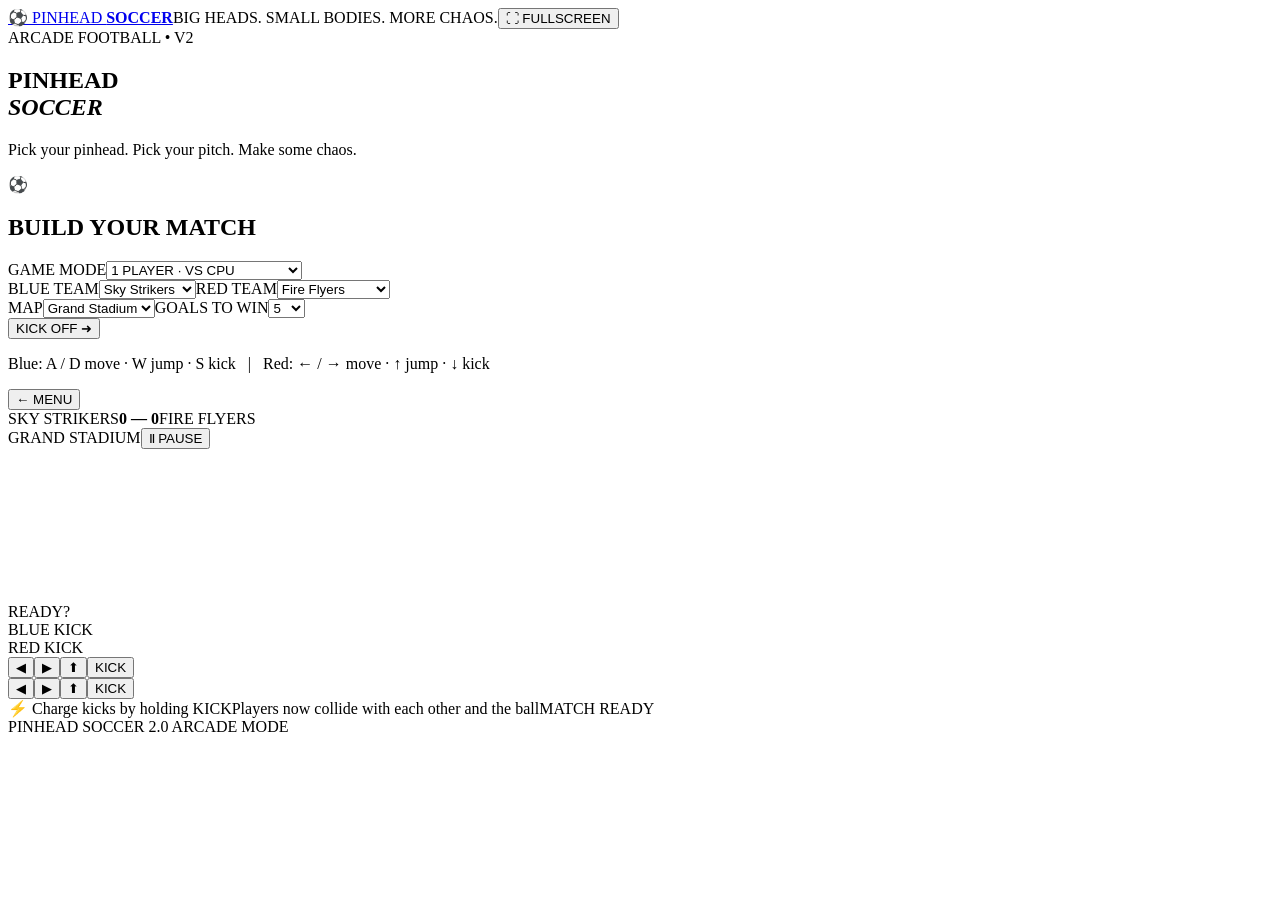
==== v2/index.html @ bf488ed0 "Add Pinhead Soccer 2 arcade remake" ====
<!doctype html>
<html lang="en"><head><meta charset="utf-8"><meta name="viewport" content="width=device-width,initial-scale=1,viewport-fit=cover"><meta name="theme-color" content="#071421"><title>Pinhead Soccer 2</title><link rel="stylesheet" href="styles.css"></head>
<body>
<div class="app">
<header class="top"><a class="brand" href="../">⚽ PINHEAD <b>SOCCER</b></a><span class="tag">BIG HEADS. SMALL BODIES. MORE CHAOS.</span><button id="fullscreen" class="ghost">⛶ FULLSCREEN</button></header>
<main>
<section id="menu" class="menu">
<div class="hero"><div class="eyebrow">ARCADE FOOTBALL • V2</div><h1>PINHEAD<br><em>SOCCER</em></h1><p>Pick your pinhead. Pick your pitch. Make some chaos.</p><div class="preview" aria-hidden="true"><div class="previewplayer blue"><i></i><b></b></div><div class="previewball">⚽</div><div class="previewplayer red"><i></i><b></b></div></div></div>
<div class="setup card"><h2>BUILD YOUR MATCH</h2><label>GAME MODE<select id="mode"><option value="ai">1 PLAYER · VS CPU</option><option value="local">2 PLAYERS · SAME DEVICE</option></select></label><div class="twocol"><label>BLUE TEAM<select id="bluePick"><option value="blue">Sky Strikers</option><option value="green">Jungle Crew</option><option value="purple">Night Ninjas</option><option value="gold">Royal Rush</option><option value="ice">Ice Breakers</option></select></label><label>RED TEAM<select id="redPick"><option value="red">Fire Flyers</option><option value="orange">Hot Shots</option><option value="pink">Bubble Blitz</option><option value="teal">Wave Riders</option><option value="black">Shadow Squad</option></select></label></div><div class="twocol"><label>MAP<select id="mapPick"><option value="stadium">Grand Stadium</option><option value="street">Street Court</option><option value="indoor">Indoor Arena</option><option value="beach">Tropical Beach</option><option value="snow">Snow Field</option><option value="sunset">Sunset City</option><option value="space">Cosmic Pitch</option><option value="jungle">Jungle Bowl</option></select></label><label>GOALS TO WIN<select id="goalPick"><option>3</option><option selected>5</option><option>7</option><option>10</option></select></label></div><button id="play" class="play">KICK OFF <span>➜</span></button><p class="hint">Blue: A / D move · W jump · S kick &nbsp; | &nbsp; Red: ← / → move · ↑ jump · ↓ kick</p></div>
</section>
<section id="game" class="game hidden"><div class="hud"><button id="back" class="ghost">← MENU</button><div class="scoreboard"><span id="blueName">SKY STRIKERS</span><strong id="score">0 — 0</strong><span id="redName">FIRE FLYERS</span></div><div class="hudright"><span id="mapLabel">GRAND STADIUM</span><button id="pause" class="ghost">Ⅱ PAUSE</button></div></div>
<div class="arena" id="arena"><canvas id="field" aria-label="Pinhead Soccer match"></canvas><div id="banner" class="banner">READY?</div><div class="power bluePower"><span>BLUE KICK</span><i><b id="bluePower"></b></i></div><div class="power redPower"><span>RED KICK</span><i><b id="redPower"></b></i></div></div>
<div class="mobile"><div class="pad"><button data-key="a">◀</button><button data-key="d">▶</button><button data-key="w">⬆</button><button data-key="s" class="kick">KICK</button></div><div class="pad redpad"><button data-key="left">◀</button><button data-key="right">▶</button><button data-key="up">⬆</button><button data-key="down" class="kick">KICK</button></div></div>
<div class="footnote"><span>⚡ Charge kicks by holding KICK</span><span>Players now collide with each other and the ball</span><span id="status">MATCH READY</span></div></section>
</main><footer>PINHEAD SOCCER 2.0 <span>ARCADE MODE</span></footer></div><script src="game.js"></script></body></html>
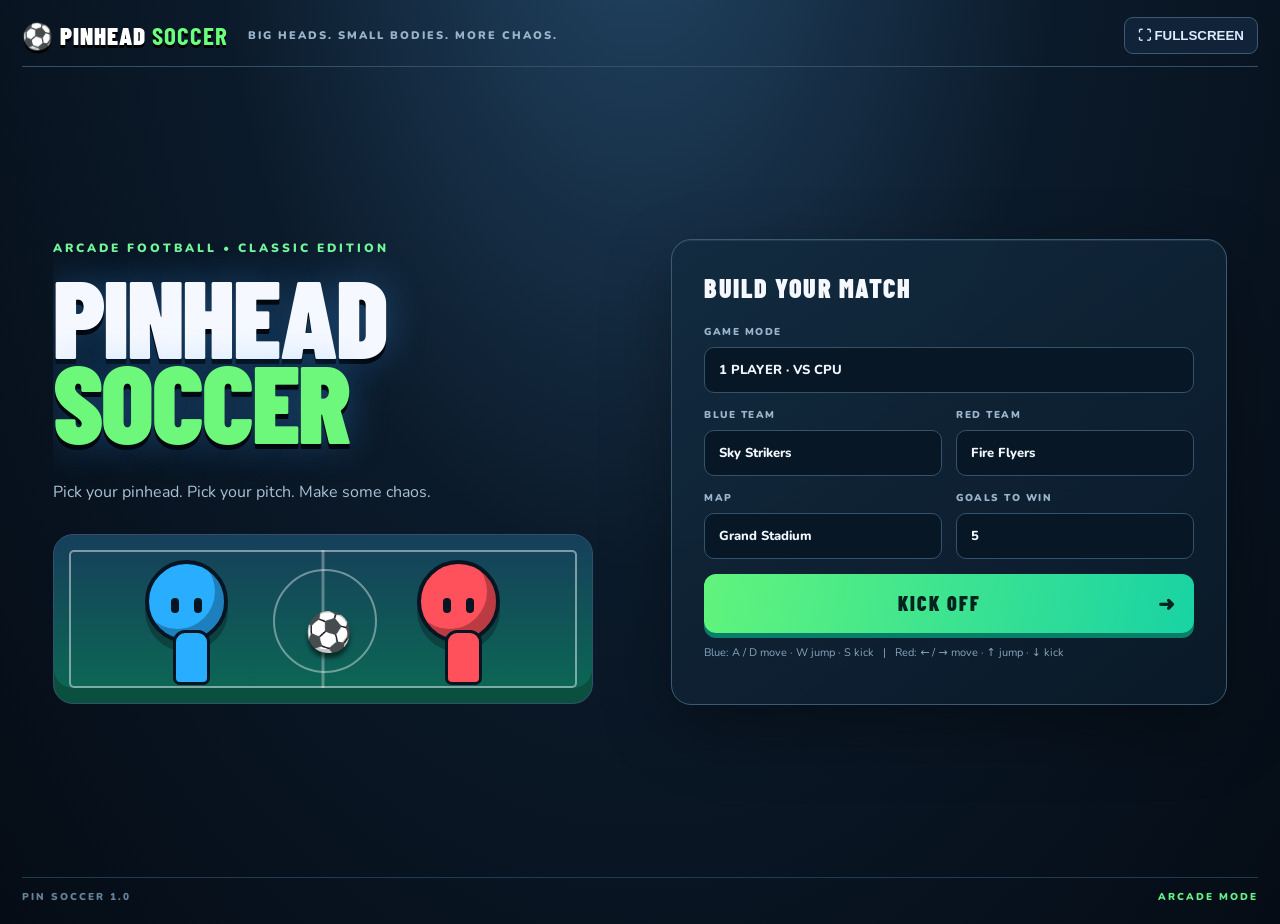
==== commit 09a14c1e: "Rename to Pin Soccer 1 and polish gameplay" ====
--- a/v2/index.html
+++ b/v2/index.html
@@ -1,15 +1,15 @@
 <!doctype html>
-<html lang="en"><head><meta charset="utf-8"><meta name="viewport" content="width=device-width,initial-scale=1,viewport-fit=cover"><meta name="theme-color" content="#071421"><title>Pinhead Soccer 2</title><link rel="stylesheet" href="styles.css"></head>
+<html lang="en"><head><meta charset="utf-8"><meta name="viewport" content="width=device-width,initial-scale=1,viewport-fit=cover"><meta name="theme-color" content="#071421"><title>Pin Soccer 1</title><link rel="stylesheet" href="styles.css"></head>
 <body>
 <div class="app">
 <header class="top"><a class="brand" href="../">⚽ PINHEAD <b>SOCCER</b></a><span class="tag">BIG HEADS. SMALL BODIES. MORE CHAOS.</span><button id="fullscreen" class="ghost">⛶ FULLSCREEN</button></header>
 <main>
 <section id="menu" class="menu">
-<div class="hero"><div class="eyebrow">ARCADE FOOTBALL • V2</div><h1>PINHEAD<br><em>SOCCER</em></h1><p>Pick your pinhead. Pick your pitch. Make some chaos.</p><div class="preview" aria-hidden="true"><div class="previewplayer blue"><i></i><b></b></div><div class="previewball">⚽</div><div class="previewplayer red"><i></i><b></b></div></div></div>
+<div class="hero"><div class="eyebrow">ARCADE FOOTBALL • CLASSIC EDITION</div><h1>PINHEAD<br><em>SOCCER</em></h1><p>Pick your pinhead. Pick your pitch. Make some chaos.</p><div class="preview" aria-hidden="true"><div class="previewplayer blue"><i></i><b></b></div><div class="previewball">⚽</div><div class="previewplayer red"><i></i><b></b></div></div></div>
 <div class="setup card"><h2>BUILD YOUR MATCH</h2><label>GAME MODE<select id="mode"><option value="ai">1 PLAYER · VS CPU</option><option value="local">2 PLAYERS · SAME DEVICE</option></select></label><div class="twocol"><label>BLUE TEAM<select id="bluePick"><option value="blue">Sky Strikers</option><option value="green">Jungle Crew</option><option value="purple">Night Ninjas</option><option value="gold">Royal Rush</option><option value="ice">Ice Breakers</option></select></label><label>RED TEAM<select id="redPick"><option value="red">Fire Flyers</option><option value="orange">Hot Shots</option><option value="pink">Bubble Blitz</option><option value="teal">Wave Riders</option><option value="black">Shadow Squad</option></select></label></div><div class="twocol"><label>MAP<select id="mapPick"><option value="stadium">Grand Stadium</option><option value="street">Street Court</option><option value="indoor">Indoor Arena</option><option value="beach">Tropical Beach</option><option value="snow">Snow Field</option><option value="sunset">Sunset City</option><option value="space">Cosmic Pitch</option><option value="jungle">Jungle Bowl</option></select></label><label>GOALS TO WIN<select id="goalPick"><option>3</option><option selected>5</option><option>7</option><option>10</option></select></label></div><button id="play" class="play">KICK OFF <span>➜</span></button><p class="hint">Blue: A / D move · W jump · S kick &nbsp; | &nbsp; Red: ← / → move · ↑ jump · ↓ kick</p></div>
 </section>
 <section id="game" class="game hidden"><div class="hud"><button id="back" class="ghost">← MENU</button><div class="scoreboard"><span id="blueName">SKY STRIKERS</span><strong id="score">0 — 0</strong><span id="redName">FIRE FLYERS</span></div><div class="hudright"><span id="mapLabel">GRAND STADIUM</span><button id="pause" class="ghost">Ⅱ PAUSE</button></div></div>
 <div class="arena" id="arena"><canvas id="field" aria-label="Pinhead Soccer match"></canvas><div id="banner" class="banner">READY?</div><div class="power bluePower"><span>BLUE KICK</span><i><b id="bluePower"></b></i></div><div class="power redPower"><span>RED KICK</span><i><b id="redPower"></b></i></div></div>
 <div class="mobile"><div class="pad"><button data-key="a">◀</button><button data-key="d">▶</button><button data-key="w">⬆</button><button data-key="s" class="kick">KICK</button></div><div class="pad redpad"><button data-key="left">◀</button><button data-key="right">▶</button><button data-key="up">⬆</button><button data-key="down" class="kick">KICK</button></div></div>
 <div class="footnote"><span>⚡ Charge kicks by holding KICK</span><span>Players now collide with each other and the ball</span><span id="status">MATCH READY</span></div></section>
-</main><footer>PINHEAD SOCCER 2.0 <span>ARCADE MODE</span></footer></div><script src="game.js"></script></body></html>+</main><footer>PIN SOCCER 1.0 <span>ARCADE MODE</span></footer></div><script src="game.js"></script></body></html>
--- a/v2/styles.css
+++ b/v2/styles.css
@@ -0,0 +1,2 @@
+@import url('https://fonts.googleapis.com/css2?family=Barlow+Condensed:wght@500;600;700;800;900&family=Nunito:wght@600;700;800;900&display=swap');
+:root{--bg:#071421;--panel:#102337;--line:#31516a;--white:#f5f8ff;--muted:#9db3c9;--blue:#25a9ff;--red:#ff4e59}*{box-sizing:border-box}html,body{margin:0;min-height:100%;background:radial-gradient(ellipse at 50% -15%,#234665 0%,#0b1a2a 47%,#050c15 100%);color:var(--white);font-family:Nunito,system-ui,sans-serif}body{min-height:100vh}.app{max-width:1600px;margin:auto;padding:14px 22px 8px}.top{display:flex;align-items:center;gap:20px;border-bottom:1px solid #345069;padding:3px 0 12px}.brand{font:900 25px 'Barlow Condensed',sans-serif;letter-spacing:1px;color:white;text-decoration:none;text-shadow:0 3px 0 #000}.brand b{color:#6bff7e}.tag{font-size:11px;font-weight:900;letter-spacing:2px;color:#9ab4ca;flex:1}.ghost{background:#102338;color:#dcecff;border:1px solid #3d5a73;border-radius:9px;padding:10px 13px;font-weight:900;cursor:pointer}.menu{min-height:calc(100vh - 90px);display:grid;grid-template-columns:1.02fr 1fr;align-items:center;gap:clamp(22px,4vw,70px);padding:30px 2.5%}.hero{position:relative;overflow:hidden;min-height:470px;display:flex;flex-direction:column;justify-content:center}.eyebrow{color:#75f59a;font-size:12px;letter-spacing:3px;font-weight:900}.hero h1{font:900 clamp(66px,8.5vw,130px)/.78 'Barlow Condensed',sans-serif;letter-spacing:-2px;margin:18px 0 22px;text-shadow:0 5px 0 #020810,0 0 40px #3a9eff55}.hero h1 em{font-style:normal;color:#6df87b}.hero p{color:#a9c1d5;font-size:16px;max-width:380px}.preview{height:170px;position:relative;margin-top:15px;max-width:540px;border:1px solid #32506b;border-radius:20px;background:linear-gradient(#163f5b,#0b6a54);overflow:hidden;box-shadow:inset 0 -15px 0 #0b503f}.preview:before{content:"";position:absolute;inset:15px;border:2px solid #ffffff75;border-radius:5px;background:linear-gradient(90deg,transparent 49.5%,#ffffff65 50%,transparent 50.5%)}.preview:after{content:"";position:absolute;width:100px;height:100px;border:2px solid #ffffff65;border-radius:50%;left:calc(50% - 50px);top:34px}.previewplayer{position:absolute;z-index:2;width:83px;height:83px;border-radius:50%;top:25px;box-shadow:inset -9px -10px 0 #0004,0 9px 0 #0004;border:4px solid #071421}.previewplayer:before{content:"";position:absolute;bottom:-46px;left:24px;width:31px;height:49px;background:inherit;border:3px solid #071421;border-radius:12px 12px 7px 7px}.previewplayer i,.previewplayer b{position:absolute;z-index:3;bottom:26px;width:8px;height:15px;border-radius:5px;background:#071421}.previewplayer i{left:22px}.previewplayer b{right:22px}.previewplayer.blue{left:17%;background:#28adff}.previewplayer.red{right:17%;background:#ff515b}.previewball{position:absolute;z-index:3;left:calc(50% - 18px);top:72px;font-size:38px;filter:drop-shadow(0 5px 2px #0008)}.card{background:linear-gradient(145deg,#122b40ee,#0a1928f5);border:1px solid #3b5b73;border-radius:20px;padding:clamp(20px,2.5vw,34px);box-shadow:0 24px 70px #0005,inset 0 1px #ffffff14}.setup h2{font:900 26px 'Barlow Condensed',sans-serif;letter-spacing:1.5px;margin:0 0 22px}.setup label{display:flex;flex-direction:column;gap:8px;font-size:10px;letter-spacing:1.5px;color:#9bb6cc;font-weight:900;margin-bottom:15px}.setup select{appearance:none;width:100%;padding:13px 14px;border-radius:10px;background:#081725;color:#f1f7ff;border:1px solid #34536b;font:800 13px Nunito,sans-serif;outline:none}.twocol{display:grid;grid-template-columns:1fr 1fr;gap:14px}.play{width:100%;border:0;border-radius:12px;background:linear-gradient(100deg,#61f47c,#19d3a4);padding:17px;color:#04221e;font:900 20px 'Barlow Condensed',sans-serif;letter-spacing:2px;cursor:pointer;box-shadow:0 5px 0 #087f69;transition:.15s}.play:hover{transform:translateY(-2px);filter:brightness(1.07)}.play span{float:right}.hint{color:#88a4bb;font-size:11px;line-height:1.6}.hidden{display:none!important}.game{padding-top:10px}.hud{display:flex;align-items:center;justify-content:space-between;gap:12px;margin-bottom:10px}.scoreboard{display:flex;align-items:center;justify-content:center;gap:20px;flex:1;font:900 15px 'Barlow Condensed',sans-serif;letter-spacing:1px}.scoreboard span:first-child{color:#6ccaff}.scoreboard span:last-child{color:#ff9297}.scoreboard strong{font:900 clamp(24px,3vw,40px) 'Barlow Condensed',sans-serif;background:#06121e;border:1px solid #36536b;padding:4px 20px;border-radius:10px;white-space:nowrap}.hudright{display:flex;align-items:center;gap:12px;color:#8daac0;font-size:10px;font-weight:900;letter-spacing:1px}.arena{height:calc(100vh - 190px);min-height:390px;max-height:900px;position:relative;border:2px solid #49657b;border-radius:15px;overflow:hidden;background:#0a322a;box-shadow:0 15px 55px #0008,inset 0 0 0 5px #071421}.arena canvas{width:100%;height:100%;display:block}.banner{position:absolute;left:50%;top:15%;transform:translateX(-50%);padding:10px 28px;background:#071421df;border:1px solid #9bc6e6;border-radius:12px;font:900 clamp(18px,3vw,36px) 'Barlow Condensed',sans-serif;letter-spacing:3px;white-space:nowrap;pointer-events:none;text-shadow:0 3px 0 #000}.power{position:absolute;bottom:15px;width:25%;font-size:9px;font-weight:900;letter-spacing:1px;pointer-events:none}.power i{display:block;height:8px;background:#071421b8;border:1px solid #ffffff55;border-radius:9px;overflow:hidden;margin-top:5px}.power b{display:block;width:0;height:100%;background:#65f58b}.bluePower{left:16px}.redPower{right:16px;text-align:right}.redPower b{margin-left:auto;background:#ff6671}.footnote{display:flex;justify-content:space-between;gap:12px;padding:11px 4px;color:#7896ae;font-size:10px;font-weight:800}.footnote span:last-child{color:#6ef28b}.mobile{display:none}footer{border-top:1px solid #203a50;color:#65829a;font-size:10px;font-weight:900;letter-spacing:2px;padding:12px 0;display:flex;justify-content:space-between}footer span{color:#64ef87}@media(max-width:850px){.app{padding:9px}.menu{grid-template-columns:1fr;padding:20px 2%;gap:10px}.hero{min-height:auto}.hero h1{font-size:76px}.preview{height:120px;margin-bottom:14px}.previewplayer{transform:scale(.75);transform-origin:top left}.previewplayer.red{transform-origin:top right}.setup{padding:20px}.tag{display:none}.arena{height:55vh;min-height:300px}.hud{flex-wrap:wrap}.scoreboard{order:3;flex-basis:100%;gap:10px}.hudright{margin-left:auto}.footnote span:nth-child(2){display:none}.mobile{display:flex;justify-content:space-between;gap:12px;margin-top:10px}.pad{display:flex;gap:5px}.pad button{min-width:42px;height:43px;background:#132b40;border:1px solid #45627a;border-radius:9px;color:white;font-weight:900;touch-action:none}.pad .kick{background:#26d7a0;color:#03251e;padding:0 12px}.redpad .kick{background:#ff5964;color:#fff}.footnote{font-size:9px}.hudright #mapLabel{display:none}}@media(max-width:430px){.twocol{gap:8px}.setup select{font-size:11px;padding:12px 8px}.hero h1{font-size:65px}.arena{height:48vh;min-height:280px}.pad button{min-width:34px}.scoreboard span{font-size:11px}.scoreboard strong{padding:4px 12px}}
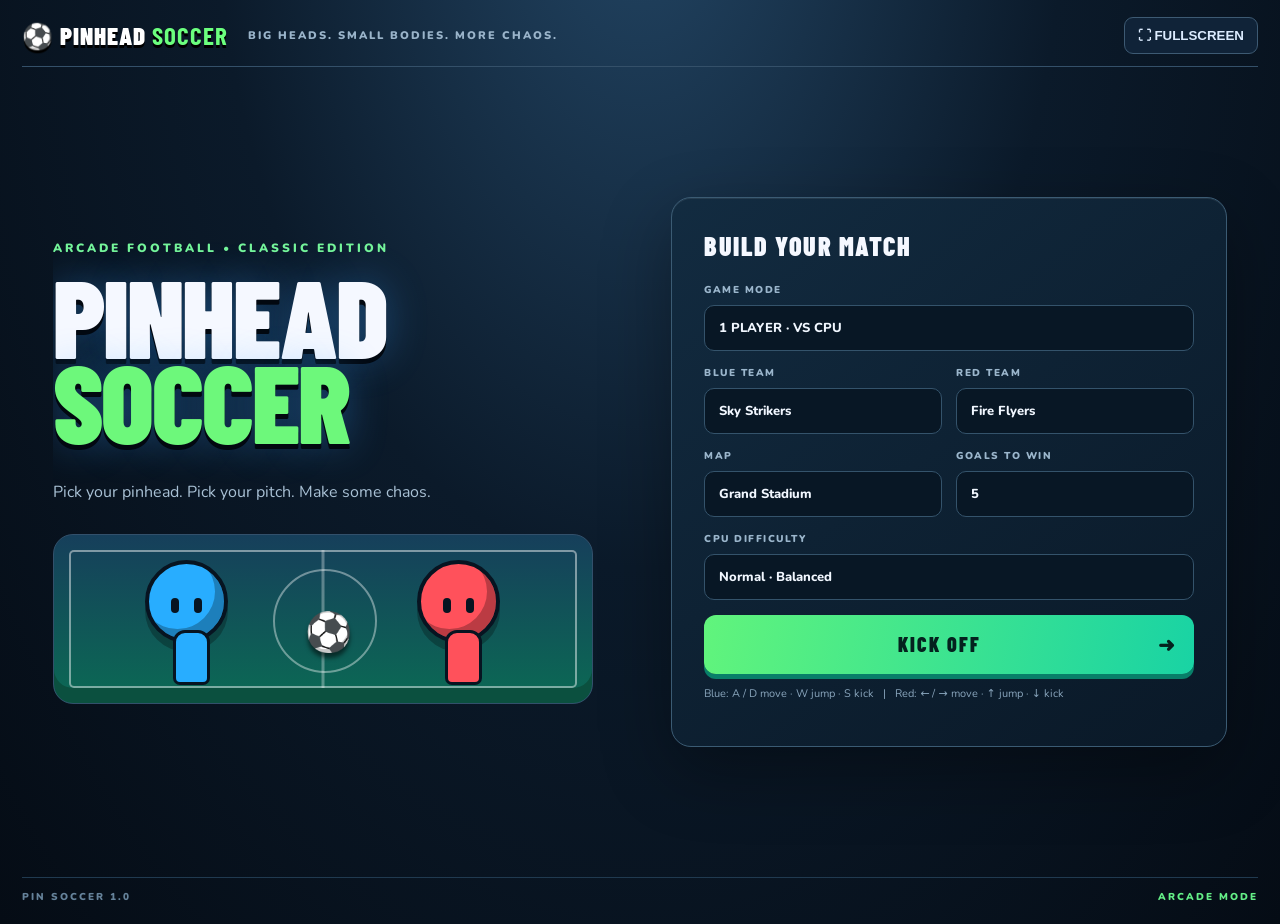
==== commit c897fefe: "Add selectable CPU difficulty" ====
--- a/v2/index.html
+++ b/v2/index.html
@@ -6,7 +6,7 @@
 <main>
 <section id="menu" class="menu">
 <div class="hero"><div class="eyebrow">ARCADE FOOTBALL • CLASSIC EDITION</div><h1>PINHEAD<br><em>SOCCER</em></h1><p>Pick your pinhead. Pick your pitch. Make some chaos.</p><div class="preview" aria-hidden="true"><div class="previewplayer blue"><i></i><b></b></div><div class="previewball">⚽</div><div class="previewplayer red"><i></i><b></b></div></div></div>
-<div class="setup card"><h2>BUILD YOUR MATCH</h2><label>GAME MODE<select id="mode"><option value="ai">1 PLAYER · VS CPU</option><option value="local">2 PLAYERS · SAME DEVICE</option></select></label><div class="twocol"><label>BLUE TEAM<select id="bluePick"><option value="blue">Sky Strikers</option><option value="green">Jungle Crew</option><option value="purple">Night Ninjas</option><option value="gold">Royal Rush</option><option value="ice">Ice Breakers</option></select></label><label>RED TEAM<select id="redPick"><option value="red">Fire Flyers</option><option value="orange">Hot Shots</option><option value="pink">Bubble Blitz</option><option value="teal">Wave Riders</option><option value="black">Shadow Squad</option></select></label></div><div class="twocol"><label>MAP<select id="mapPick"><option value="stadium">Grand Stadium</option><option value="street">Street Court</option><option value="indoor">Indoor Arena</option><option value="beach">Tropical Beach</option><option value="snow">Snow Field</option><option value="sunset">Sunset City</option><option value="space">Cosmic Pitch</option><option value="jungle">Jungle Bowl</option></select></label><label>GOALS TO WIN<select id="goalPick"><option>3</option><option selected>5</option><option>7</option><option>10</option></select></label></div><button id="play" class="play">KICK OFF <span>➜</span></button><p class="hint">Blue: A / D move · W jump · S kick &nbsp; | &nbsp; Red: ← / → move · ↑ jump · ↓ kick</p></div>
+<div class="setup card"><h2>BUILD YOUR MATCH</h2><label>GAME MODE<select id="mode"><option value="ai">1 PLAYER · VS CPU</option><option value="local">2 PLAYERS · SAME DEVICE</option></select></label><div class="twocol"><label>BLUE TEAM<select id="bluePick"><option value="blue">Sky Strikers</option><option value="green">Jungle Crew</option><option value="purple">Night Ninjas</option><option value="gold">Royal Rush</option><option value="ice">Ice Breakers</option></select></label><label>RED TEAM<select id="redPick"><option value="red">Fire Flyers</option><option value="orange">Hot Shots</option><option value="pink">Bubble Blitz</option><option value="teal">Wave Riders</option><option value="black">Shadow Squad</option></select></label></div><div class="twocol"><label>MAP<select id="mapPick"><option value="stadium">Grand Stadium</option><option value="street">Street Court</option><option value="indoor">Indoor Arena</option><option value="beach">Tropical Beach</option><option value="snow">Snow Field</option><option value="sunset">Sunset City</option><option value="space">Cosmic Pitch</option><option value="jungle">Jungle Bowl</option></select></label><label>GOALS TO WIN<select id="goalPick"><option>3</option><option selected>5</option><option>7</option><option>10</option></select></label></div><div class="difficultyrow"><label>CPU DIFFICULTY<select id="difficultyPick"><option value="easy">Easy · Relaxed</option><option value="normal" selected>Normal · Balanced</option><option value="hard">Hard · Competitive</option></select></label></div><button id="play" class="play">KICK OFF <span>➜</span></button><p class="hint">Blue: A / D move · W jump · S kick &nbsp; | &nbsp; Red: ← / → move · ↑ jump · ↓ kick</p></div>
 </section>
 <section id="game" class="game hidden"><div class="hud"><button id="back" class="ghost">← MENU</button><div class="scoreboard"><span id="blueName">SKY STRIKERS</span><strong id="score">0 — 0</strong><span id="redName">FIRE FLYERS</span></div><div class="hudright"><span id="mapLabel">GRAND STADIUM</span><button id="pause" class="ghost">Ⅱ PAUSE</button></div></div>
 <div class="arena" id="arena"><canvas id="field" aria-label="Pinhead Soccer match"></canvas><div id="banner" class="banner">READY?</div><div class="power bluePower"><span>BLUE KICK</span><i><b id="bluePower"></b></i></div><div class="power redPower"><span>RED KICK</span><i><b id="redPower"></b></i></div></div>
--- a/v2/styles.css
+++ b/v2/styles.css
@@ -1,2 +1,2 @@
 @import url('https://fonts.googleapis.com/css2?family=Barlow+Condensed:wght@500;600;700;800;900&family=Nunito:wght@600;700;800;900&display=swap');
-:root{--bg:#071421;--panel:#102337;--line:#31516a;--white:#f5f8ff;--muted:#9db3c9;--blue:#25a9ff;--red:#ff4e59}*{box-sizing:border-box}html,body{margin:0;min-height:100%;background:radial-gradient(ellipse at 50% -15%,#234665 0%,#0b1a2a 47%,#050c15 100%);color:var(--white);font-family:Nunito,system-ui,sans-serif}body{min-height:100vh}.app{max-width:1600px;margin:auto;padding:14px 22px 8px}.top{display:flex;align-items:center;gap:20px;border-bottom:1px solid #345069;padding:3px 0 12px}.brand{font:900 25px 'Barlow Condensed',sans-serif;letter-spacing:1px;color:white;text-decoration:none;text-shadow:0 3px 0 #000}.brand b{color:#6bff7e}.tag{font-size:11px;font-weight:900;letter-spacing:2px;color:#9ab4ca;flex:1}.ghost{background:#102338;color:#dcecff;border:1px solid #3d5a73;border-radius:9px;padding:10px 13px;font-weight:900;cursor:pointer}.menu{min-height:calc(100vh - 90px);display:grid;grid-template-columns:1.02fr 1fr;align-items:center;gap:clamp(22px,4vw,70px);padding:30px 2.5%}.hero{position:relative;overflow:hidden;min-height:470px;display:flex;flex-direction:column;justify-content:center}.eyebrow{color:#75f59a;font-size:12px;letter-spacing:3px;font-weight:900}.hero h1{font:900 clamp(66px,8.5vw,130px)/.78 'Barlow Condensed',sans-serif;letter-spacing:-2px;margin:18px 0 22px;text-shadow:0 5px 0 #020810,0 0 40px #3a9eff55}.hero h1 em{font-style:normal;color:#6df87b}.hero p{color:#a9c1d5;font-size:16px;max-width:380px}.preview{height:170px;position:relative;margin-top:15px;max-width:540px;border:1px solid #32506b;border-radius:20px;background:linear-gradient(#163f5b,#0b6a54);overflow:hidden;box-shadow:inset 0 -15px 0 #0b503f}.preview:before{content:"";position:absolute;inset:15px;border:2px solid #ffffff75;border-radius:5px;background:linear-gradient(90deg,transparent 49.5%,#ffffff65 50%,transparent 50.5%)}.preview:after{content:"";position:absolute;width:100px;height:100px;border:2px solid #ffffff65;border-radius:50%;left:calc(50% - 50px);top:34px}.previewplayer{position:absolute;z-index:2;width:83px;height:83px;border-radius:50%;top:25px;box-shadow:inset -9px -10px 0 #0004,0 9px 0 #0004;border:4px solid #071421}.previewplayer:before{content:"";position:absolute;bottom:-46px;left:24px;width:31px;height:49px;background:inherit;border:3px solid #071421;border-radius:12px 12px 7px 7px}.previewplayer i,.previewplayer b{position:absolute;z-index:3;bottom:26px;width:8px;height:15px;border-radius:5px;background:#071421}.previewplayer i{left:22px}.previewplayer b{right:22px}.previewplayer.blue{left:17%;background:#28adff}.previewplayer.red{right:17%;background:#ff515b}.previewball{position:absolute;z-index:3;left:calc(50% - 18px);top:72px;font-size:38px;filter:drop-shadow(0 5px 2px #0008)}.card{background:linear-gradient(145deg,#122b40ee,#0a1928f5);border:1px solid #3b5b73;border-radius:20px;padding:clamp(20px,2.5vw,34px);box-shadow:0 24px 70px #0005,inset 0 1px #ffffff14}.setup h2{font:900 26px 'Barlow Condensed',sans-serif;letter-spacing:1.5px;margin:0 0 22px}.setup label{display:flex;flex-direction:column;gap:8px;font-size:10px;letter-spacing:1.5px;color:#9bb6cc;font-weight:900;margin-bottom:15px}.setup select{appearance:none;width:100%;padding:13px 14px;border-radius:10px;background:#081725;color:#f1f7ff;border:1px solid #34536b;font:800 13px Nunito,sans-serif;outline:none}.twocol{display:grid;grid-template-columns:1fr 1fr;gap:14px}.play{width:100%;border:0;border-radius:12px;background:linear-gradient(100deg,#61f47c,#19d3a4);padding:17px;color:#04221e;font:900 20px 'Barlow Condensed',sans-serif;letter-spacing:2px;cursor:pointer;box-shadow:0 5px 0 #087f69;transition:.15s}.play:hover{transform:translateY(-2px);filter:brightness(1.07)}.play span{float:right}.hint{color:#88a4bb;font-size:11px;line-height:1.6}.hidden{display:none!important}.game{padding-top:10px}.hud{display:flex;align-items:center;justify-content:space-between;gap:12px;margin-bottom:10px}.scoreboard{display:flex;align-items:center;justify-content:center;gap:20px;flex:1;font:900 15px 'Barlow Condensed',sans-serif;letter-spacing:1px}.scoreboard span:first-child{color:#6ccaff}.scoreboard span:last-child{color:#ff9297}.scoreboard strong{font:900 clamp(24px,3vw,40px) 'Barlow Condensed',sans-serif;background:#06121e;border:1px solid #36536b;padding:4px 20px;border-radius:10px;white-space:nowrap}.hudright{display:flex;align-items:center;gap:12px;color:#8daac0;font-size:10px;font-weight:900;letter-spacing:1px}.arena{height:calc(100vh - 190px);min-height:390px;max-height:900px;position:relative;border:2px solid #49657b;border-radius:15px;overflow:hidden;background:#0a322a;box-shadow:0 15px 55px #0008,inset 0 0 0 5px #071421}.arena canvas{width:100%;height:100%;display:block}.banner{position:absolute;left:50%;top:15%;transform:translateX(-50%);padding:10px 28px;background:#071421df;border:1px solid #9bc6e6;border-radius:12px;font:900 clamp(18px,3vw,36px) 'Barlow Condensed',sans-serif;letter-spacing:3px;white-space:nowrap;pointer-events:none;text-shadow:0 3px 0 #000}.power{position:absolute;bottom:15px;width:25%;font-size:9px;font-weight:900;letter-spacing:1px;pointer-events:none}.power i{display:block;height:8px;background:#071421b8;border:1px solid #ffffff55;border-radius:9px;overflow:hidden;margin-top:5px}.power b{display:block;width:0;height:100%;background:#65f58b}.bluePower{left:16px}.redPower{right:16px;text-align:right}.redPower b{margin-left:auto;background:#ff6671}.footnote{display:flex;justify-content:space-between;gap:12px;padding:11px 4px;color:#7896ae;font-size:10px;font-weight:800}.footnote span:last-child{color:#6ef28b}.mobile{display:none}footer{border-top:1px solid #203a50;color:#65829a;font-size:10px;font-weight:900;letter-spacing:2px;padding:12px 0;display:flex;justify-content:space-between}footer span{color:#64ef87}@media(max-width:850px){.app{padding:9px}.menu{grid-template-columns:1fr;padding:20px 2%;gap:10px}.hero{min-height:auto}.hero h1{font-size:76px}.preview{height:120px;margin-bottom:14px}.previewplayer{transform:scale(.75);transform-origin:top left}.previewplayer.red{transform-origin:top right}.setup{padding:20px}.tag{display:none}.arena{height:55vh;min-height:300px}.hud{flex-wrap:wrap}.scoreboard{order:3;flex-basis:100%;gap:10px}.hudright{margin-left:auto}.footnote span:nth-child(2){display:none}.mobile{display:flex;justify-content:space-between;gap:12px;margin-top:10px}.pad{display:flex;gap:5px}.pad button{min-width:42px;height:43px;background:#132b40;border:1px solid #45627a;border-radius:9px;color:white;font-weight:900;touch-action:none}.pad .kick{background:#26d7a0;color:#03251e;padding:0 12px}.redpad .kick{background:#ff5964;color:#fff}.footnote{font-size:9px}.hudright #mapLabel{display:none}}@media(max-width:430px){.twocol{gap:8px}.setup select{font-size:11px;padding:12px 8px}.hero h1{font-size:65px}.arena{height:48vh;min-height:280px}.pad button{min-width:34px}.scoreboard span{font-size:11px}.scoreboard strong{padding:4px 12px}}
+:root{--bg:#071421;--panel:#102337;--line:#31516a;--white:#f5f8ff;--muted:#9db3c9;--blue:#25a9ff;--red:#ff4e59}*{box-sizing:border-box}html,body{margin:0;min-height:100%;background:radial-gradient(ellipse at 50% -15%,#234665 0%,#0b1a2a 47%,#050c15 100%);color:var(--white);font-family:Nunito,system-ui,sans-serif}body{min-height:100vh}.app{max-width:1600px;margin:auto;padding:14px 22px 8px}.top{display:flex;align-items:center;gap:20px;border-bottom:1px solid #345069;padding:3px 0 12px}.brand{font:900 25px 'Barlow Condensed',sans-serif;letter-spacing:1px;color:white;text-decoration:none;text-shadow:0 3px 0 #000}.brand b{color:#6bff7e}.tag{font-size:11px;font-weight:900;letter-spacing:2px;color:#9ab4ca;flex:1}.ghost{background:#102338;color:#dcecff;border:1px solid #3d5a73;border-radius:9px;padding:10px 13px;font-weight:900;cursor:pointer}.menu{min-height:calc(100vh - 90px);display:grid;grid-template-columns:1.02fr 1fr;align-items:center;gap:clamp(22px,4vw,70px);padding:30px 2.5%}.hero{position:relative;overflow:hidden;min-height:470px;display:flex;flex-direction:column;justify-content:center}.eyebrow{color:#75f59a;font-size:12px;letter-spacing:3px;font-weight:900}.hero h1{font:900 clamp(66px,8.5vw,130px)/.78 'Barlow Condensed',sans-serif;letter-spacing:-2px;margin:18px 0 22px;text-shadow:0 5px 0 #020810,0 0 40px #3a9eff55}.hero h1 em{font-style:normal;color:#6df87b}.hero p{color:#a9c1d5;font-size:16px;max-width:380px}.preview{height:170px;position:relative;margin-top:15px;max-width:540px;border:1px solid #32506b;border-radius:20px;background:linear-gradient(#163f5b,#0b6a54);overflow:hidden;box-shadow:inset 0 -15px 0 #0b503f}.preview:before{content:"";position:absolute;inset:15px;border:2px solid #ffffff75;border-radius:5px;background:linear-gradient(90deg,transparent 49.5%,#ffffff65 50%,transparent 50.5%)}.preview:after{content:"";position:absolute;width:100px;height:100px;border:2px solid #ffffff65;border-radius:50%;left:calc(50% - 50px);top:34px}.previewplayer{position:absolute;z-index:2;width:83px;height:83px;border-radius:50%;top:25px;box-shadow:inset -9px -10px 0 #0004,0 9px 0 #0004;border:4px solid #071421}.previewplayer:before{content:"";position:absolute;bottom:-46px;left:24px;width:31px;height:49px;background:inherit;border:3px solid #071421;border-radius:12px 12px 7px 7px}.previewplayer i,.previewplayer b{position:absolute;z-index:3;bottom:26px;width:8px;height:15px;border-radius:5px;background:#071421}.previewplayer i{left:22px}.previewplayer b{right:22px}.previewplayer.blue{left:17%;background:#28adff}.previewplayer.red{right:17%;background:#ff515b}.previewball{position:absolute;z-index:3;left:calc(50% - 18px);top:72px;font-size:38px;filter:drop-shadow(0 5px 2px #0008)}.card{background:linear-gradient(145deg,#122b40ee,#0a1928f5);border:1px solid #3b5b73;border-radius:20px;padding:clamp(20px,2.5vw,34px);box-shadow:0 24px 70px #0005,inset 0 1px #ffffff14}.setup h2{font:900 26px 'Barlow Condensed',sans-serif;letter-spacing:1.5px;margin:0 0 22px}.setup label{display:flex;flex-direction:column;gap:8px;font-size:10px;letter-spacing:1.5px;color:#9bb6cc;font-weight:900;margin-bottom:15px}.setup select{appearance:none;width:100%;padding:13px 14px;border-radius:10px;background:#081725;color:#f1f7ff;border:1px solid #34536b;font:800 13px Nunito,sans-serif;outline:none}.twocol{display:grid;grid-template-columns:1fr 1fr;gap:14px}.play{width:100%;border:0;border-radius:12px;background:linear-gradient(100deg,#61f47c,#19d3a4);padding:17px;color:#04221e;font:900 20px 'Barlow Condensed',sans-serif;letter-spacing:2px;cursor:pointer;box-shadow:0 5px 0 #087f69;transition:.15s}.play:hover{transform:translateY(-2px);filter:brightness(1.07)}.play span{float:right}.hint{color:#88a4bb;font-size:11px;line-height:1.6}.hidden{display:none!important}.game{padding-top:10px}.hud{display:flex;align-items:center;justify-content:space-between;gap:12px;margin-bottom:10px}.scoreboard{display:flex;align-items:center;justify-content:center;gap:20px;flex:1;font:900 15px 'Barlow Condensed',sans-serif;letter-spacing:1px}.scoreboard span:first-child{color:#6ccaff}.scoreboard span:last-child{color:#ff9297}.scoreboard strong{font:900 clamp(24px,3vw,40px) 'Barlow Condensed',sans-serif;background:#06121e;border:1px solid #36536b;padding:4px 20px;border-radius:10px;white-space:nowrap}.hudright{display:flex;align-items:center;gap:12px;color:#8daac0;font-size:10px;font-weight:900;letter-spacing:1px}.arena{height:calc(100vh - 165px);min-height:420px;max-height:1100px;position:relative;border:2px solid #49657b;border-radius:15px;overflow:hidden;background:#0a322a;box-shadow:0 15px 55px #0008,inset 0 0 0 5px #071421}.arena canvas{width:100%;height:100%;display:block}.banner{position:absolute;left:50%;top:15%;transform:translateX(-50%);padding:10px 28px;background:#071421df;border:1px solid #9bc6e6;border-radius:12px;font:900 clamp(18px,3vw,36px) 'Barlow Condensed',sans-serif;letter-spacing:3px;white-space:nowrap;pointer-events:none;text-shadow:0 3px 0 #000}.power{position:absolute;bottom:15px;width:25%;font-size:9px;font-weight:900;letter-spacing:1px;pointer-events:none}.power i{display:block;height:8px;background:#071421b8;border:1px solid #ffffff55;border-radius:9px;overflow:hidden;margin-top:5px}.power b{display:block;width:0;height:100%;background:#65f58b}.bluePower{left:16px}.redPower{right:16px;text-align:right}.redPower b{margin-left:auto;background:#ff6671}.footnote{display:flex;justify-content:space-between;gap:12px;padding:11px 4px;color:#7896ae;font-size:10px;font-weight:800}.footnote span:last-child{color:#6ef28b}.mobile{display:none}footer{border-top:1px solid #203a50;color:#65829a;font-size:10px;font-weight:900;letter-spacing:2px;padding:12px 0;display:flex;justify-content:space-between}footer span{color:#64ef87}@media(max-width:850px){.app{padding:9px}.menu{grid-template-columns:1fr;padding:20px 2%;gap:10px}.hero{min-height:auto}.hero h1{font-size:76px}.preview{height:120px;margin-bottom:14px}.previewplayer{transform:scale(.75);transform-origin:top left}.previewplayer.red{transform-origin:top right}.setup{padding:20px}.tag{display:none}.arena{height:55vh;min-height:300px}.hud{flex-wrap:wrap}.scoreboard{order:3;flex-basis:100%;gap:10px}.hudright{margin-left:auto}.footnote span:nth-child(2){display:none}.mobile{display:flex;justify-content:space-between;gap:12px;margin-top:10px}.pad{display:flex;gap:5px}.pad button{min-width:42px;height:43px;background:#132b40;border:1px solid #45627a;border-radius:9px;color:white;font-weight:900;touch-action:none}.pad .kick{background:#26d7a0;color:#03251e;padding:0 12px}.redpad .kick{background:#ff5964;color:#fff}.footnote{font-size:9px}.hudright #mapLabel{display:none}}@media(max-width:430px){.twocol{gap:8px}.setup select{font-size:11px;padding:12px 8px}.hero h1{font-size:65px}.arena{height:48vh;min-height:280px}.pad button{min-width:34px}.scoreboard span{font-size:11px}.scoreboard strong{padding:4px 12px}}
